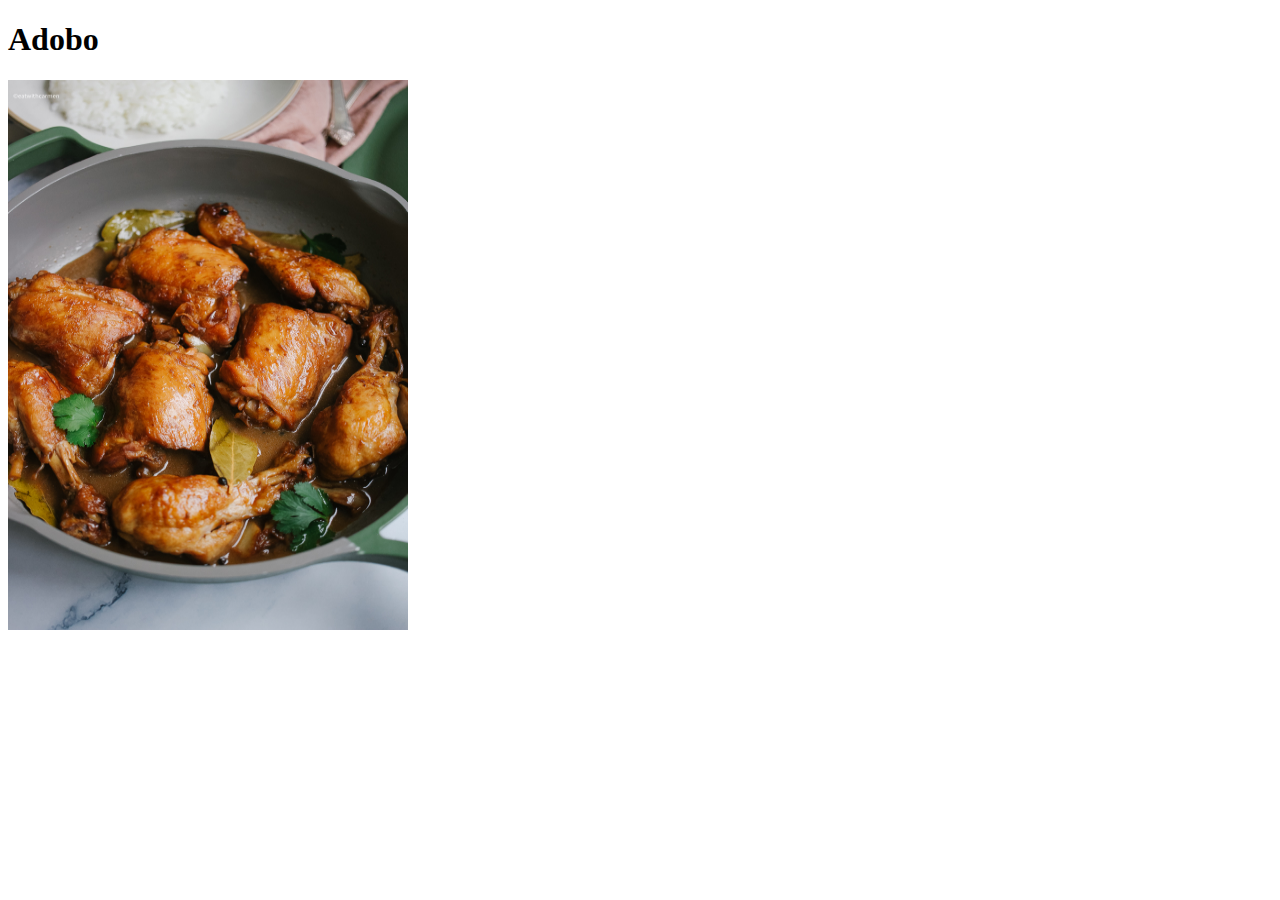
==== recipes/adobo.html @ 60796301 "Add recipes folder, adobo image, edit index.html" ====
<!DOCTYPE html>
<html lang="en">
<head>
    <meta charset="UTF-8">
    <meta name="viewport" content="width=device-width, initial-scale=1.0">
    <title>Document</title>
</head>
<body>
    <h1>Adobo</h1>
    <img src="../images/adobo.jpg" alt="A picture of an adobo chicken" height="550" width="400">
</body>
</html>
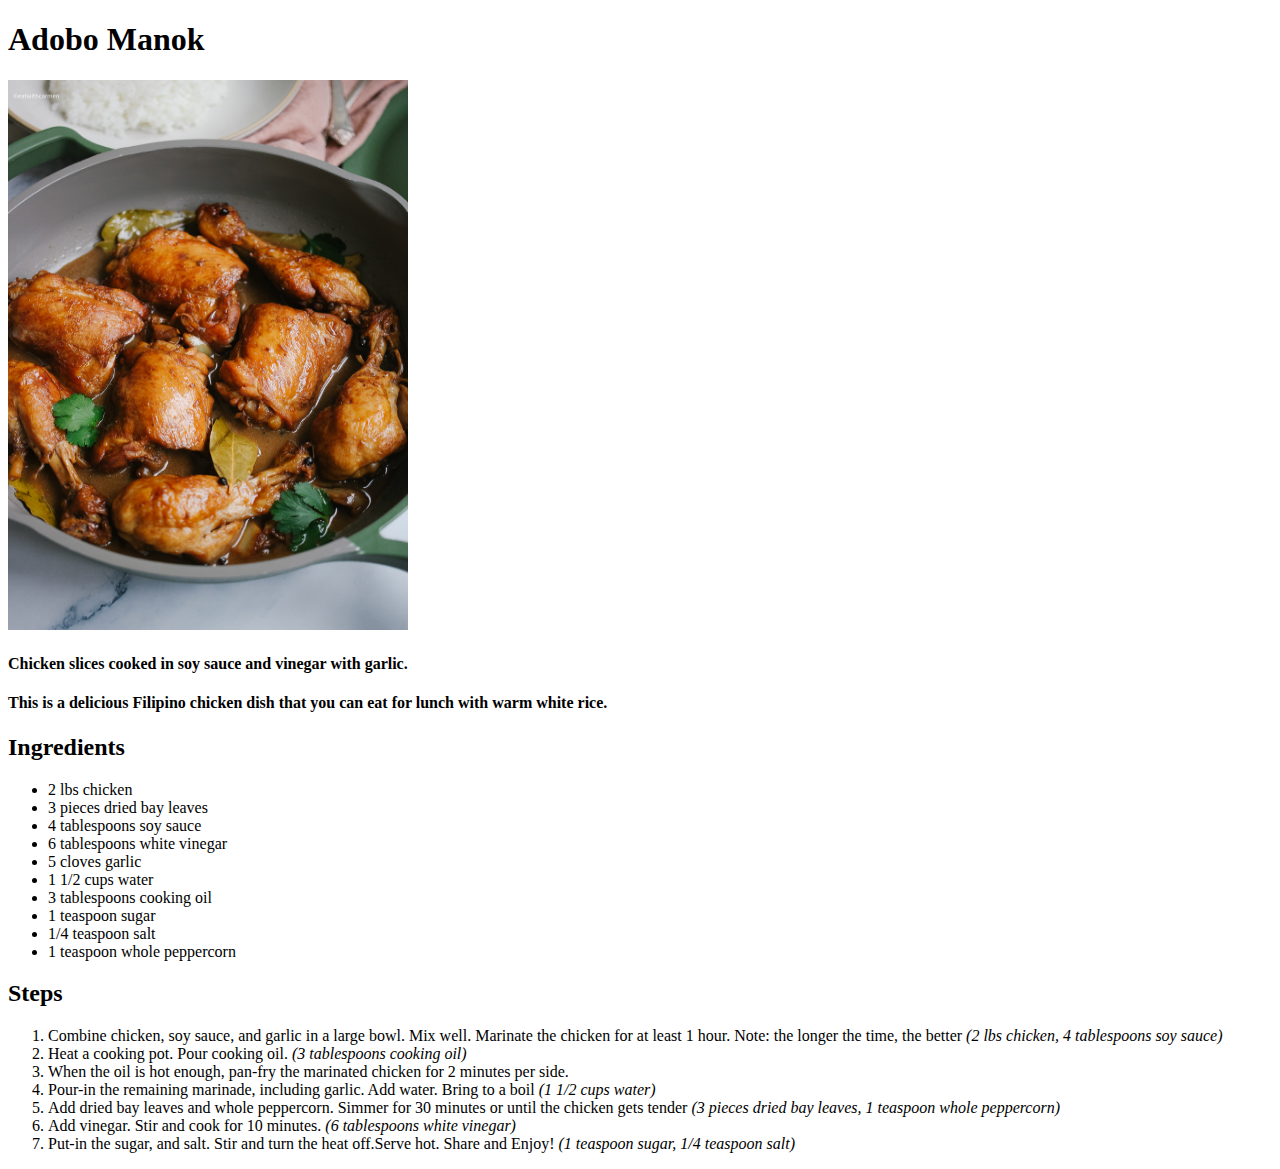
==== commit 10969cb8: "Finish adobo.html" ====
--- a/recipes/adobo.html
+++ b/recipes/adobo.html
@@ -3,10 +3,43 @@
 <head>
     <meta charset="UTF-8">
     <meta name="viewport" content="width=device-width, initial-scale=1.0">
-    <title>Document</title>
+    <title>Adobong Manok Recipe</title>
 </head>
 <body>
-    <h1>Adobo</h1>
+    <h1>Adobo Manok</h1>
     <img src="../images/adobo.jpg" alt="A picture of an adobo chicken" height="550" width="400">
+    <h4>Chicken slices cooked in soy sauce and vinegar with garlic.</h4>
+    <h4>This is a delicious Filipino chicken dish that you can eat for lunch with warm white rice.</h4>
+
+    <h2>Ingredients</h2>
+    <ul>
+        <li>2 lbs chicken</li>
+        <li>3 pieces dried bay leaves</li>    
+        <li>4 tablespoons soy sauce</li>    
+        <li>6 tablespoons white vinegar</li>    
+        <li>5 cloves garlic</li>    
+        <li>1 1/2 cups water</li>    
+        <li>3 tablespoons cooking oil</li>    
+        <li>1 teaspoon sugar</li>    
+        <li>1/4 teaspoon salt</li>    
+        <li>1 teaspoon whole peppercorn</li>    
+    </ul>
+
+    <h2>Steps</h2>
+    <ol>
+        <li>Combine chicken, soy sauce, and garlic in a large bowl. Mix well. Marinate the chicken for at least 1 hour. Note: the longer the time, the better
+            <em>(2 lbs chicken, 4 tablespoons soy sauce)</em></li>
+        <li>Heat a cooking pot. Pour cooking oil.
+            <em>(3 tablespoons cooking oil)</em></li>
+        <li>When the oil is hot enough, pan-fry the marinated chicken for 2 minutes per side.</li>
+        <li>Pour-in the remaining marinade, including garlic. Add water. Bring to a boil
+            <em>(1 1/2 cups water)</em></li>
+        <li>Add dried bay leaves and whole peppercorn. Simmer for 30 minutes or until the chicken gets tender
+            <em>(3 pieces dried bay leaves, 1 teaspoon whole peppercorn)</em></li>
+        <li>Add vinegar. Stir and cook for 10 minutes.
+            <em>(6 tablespoons white vinegar)</em></li>
+        <li>Put-in the sugar, and salt. Stir and turn the heat off.Serve hot. Share and Enjoy!
+            <em>(1 teaspoon sugar, 1/4 teaspoon salt)</em></li>
+    </ol>
 </body>
 </html>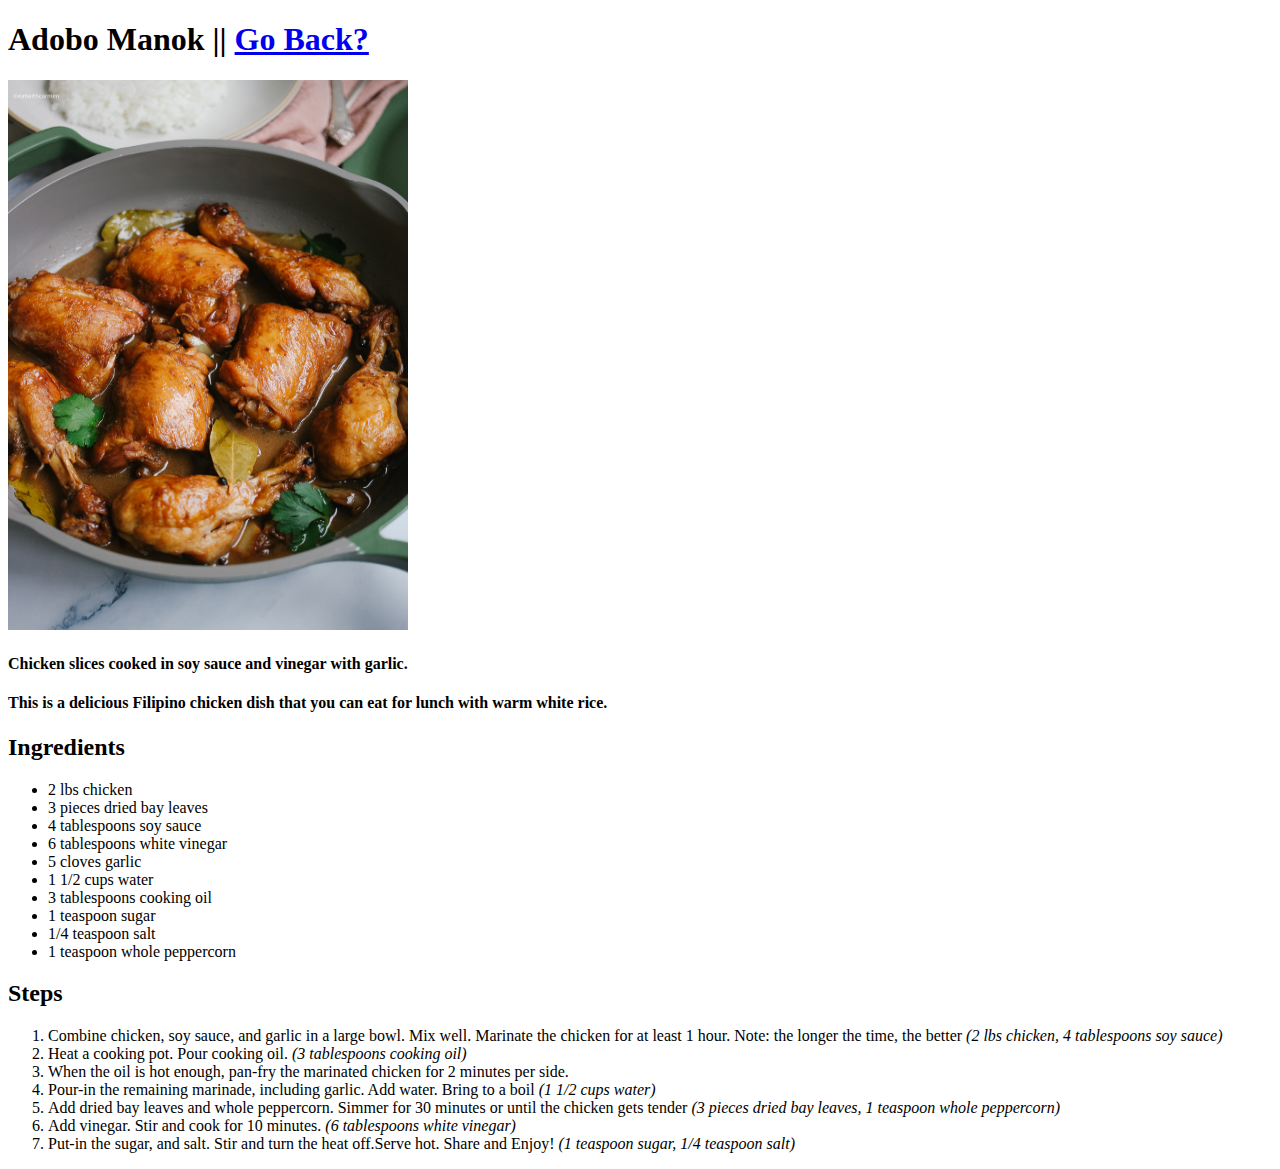
==== commit efa0fdbc: "Add back button inside adobo.html" ====
--- a/recipes/adobo.html
+++ b/recipes/adobo.html
@@ -6,7 +6,7 @@
     <title>Adobong Manok Recipe</title>
 </head>
 <body>
-    <h1>Adobo Manok</h1>
+    <h1>Adobo Manok || <a href="../index.html">Go Back?</a></h1>
     <img src="../images/adobo.jpg" alt="A picture of an adobo chicken" height="550" width="400">
     <h4>Chicken slices cooked in soy sauce and vinegar with garlic.</h4>
     <h4>This is a delicious Filipino chicken dish that you can eat for lunch with warm white rice.</h4>
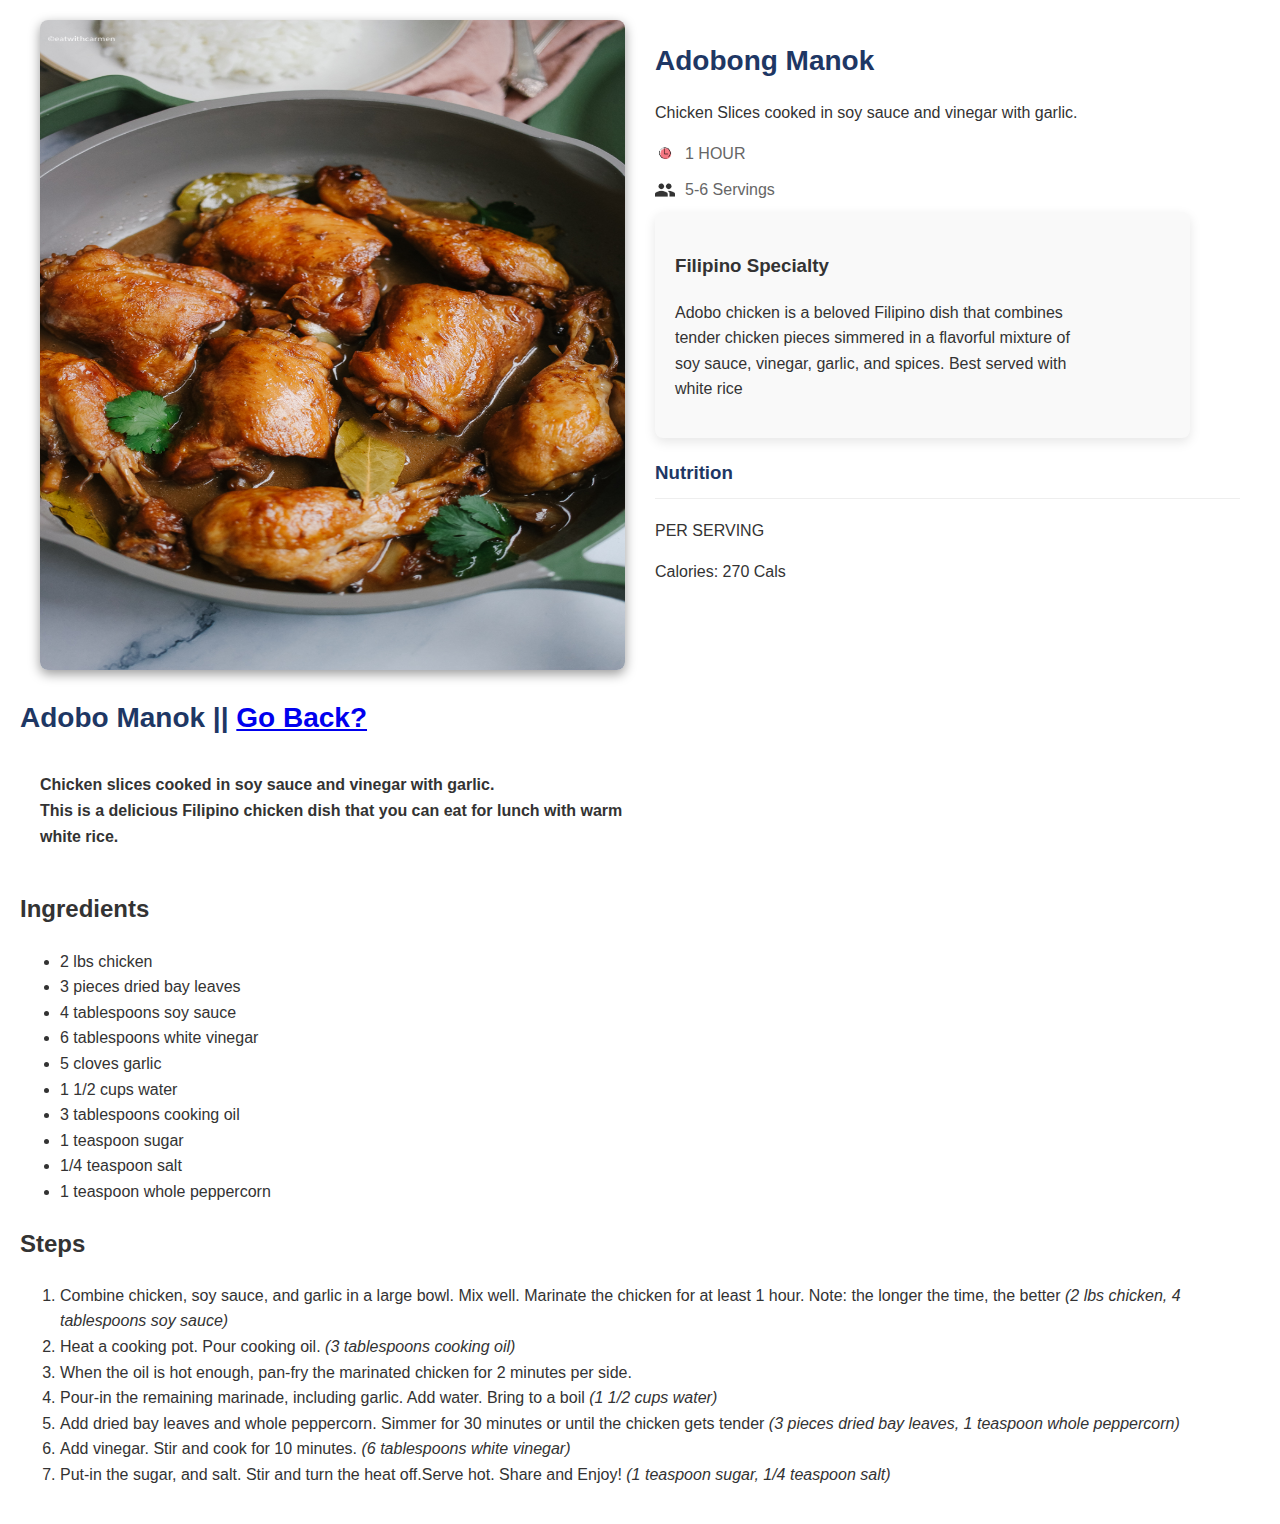
==== commit f7ad6a5d: "Add icons, recipe style, edit adobo.html" ====
--- a/recipes/adobo.html
+++ b/recipes/adobo.html
@@ -3,14 +3,63 @@
 <head>
     <meta charset="UTF-8">
     <meta name="viewport" content="width=device-width, initial-scale=1.0">
+    <link rel="stylesheet" href="../recipestyles.css">
     <title>Adobong Manok Recipe</title>
 </head>
 <body>
+    <div class="container">
+        <div class="recipe-image-container">
+            <img src="../images/adobo.jpg" alt="A picture of an adobo chicken" height="650" width="400" class="recipe-image">
+        </div>
+        <div class="recipe-details">
+            <h1>Adobong Manok</h1>
+            
+            <p>Chicken Slices cooked in soy sauce and vinegar with garlic.</p>
+            <div class="recipe-meta">
+                <div class="image-span-container">
+                    <img src="../images/clock.jpg" alt="clock icon" class="small-icon">
+                    <span>1 HOUR</span>
+                </div>
+                <div class="image-span-container">
+                    <img src="../images/people.png" alt="serving size icon" class="small-icon">
+                    <span>5-6 Servings</span>
+                </div>      
+            </div>
+            <div class="container-header">
+                <h3>Filipino Specialty</h3>
+                <p>Adobo chicken is a beloved Filipino dish that combines tender chicken pieces simmered in a flavorful mixture of soy sauce, vinegar, garlic, and spices. Best served with white rice</p>
+            </div>
+            <div class="nutrition">
+                <h3>Nutrition</h3>
+                <p>PER SERVING</p>
+                <p>Calories: 270 Cals</p>
+            </div>
+        </div>
+    </div>
+    
     <h1>Adobo Manok || <a href="../index.html">Go Back?</a></h1>
-    <img src="../images/adobo.jpg" alt="A picture of an adobo chicken" height="550" width="400">
-    <h4>Chicken slices cooked in soy sauce and vinegar with garlic.</h4>
-    <h4>This is a delicious Filipino chicken dish that you can eat for lunch with warm white rice.</h4>
+    <div class="container">
+    
+    
+    <h4>Chicken slices cooked in soy sauce and vinegar with garlic. <br> This is a delicious Filipino chicken dish that you can eat for lunch with warm white rice.</h4>
+    <h4 style="grid-column: 2"></h4>
+    </div>
 
+
+
+
+
+
+
+
+
+
+
+
+
+
+
+    
     <h2>Ingredients</h2>
     <ul>
         <li>2 lbs chicken</li>
--- a/recipestyles.css
+++ b/recipestyles.css
@@ -0,0 +1,74 @@
+body {
+    font-family: Arial, Helvetica, sans-serif;
+    line-height: 1.6;
+    color: #333;
+    margin: 0;
+    padding: 20px;   
+}
+
+.container {
+    max-width: 1200px;
+    margin: 0 auto;
+    display: grid;
+    grid-template-columns: 1fr 1fr;
+    gap: 30px;
+}
+
+.small-icon {
+    width: 20px;
+    height: 20px;
+    vertical-align: middle;
+    margin-right: 10px;
+}
+
+span {
+    display: block;
+}
+
+.recipe-image {
+    width: 100%;
+    border-radius: 8px;
+    box-shadow: 0 4px 12px rgba(0, 0, 0, 0.4)
+}
+
+p {
+    margin-right: 90px;
+}
+
+h1 {
+    color: #1e3764;
+    font-size: 28px;
+    margin-bottom: 10px;
+}
+
+.image-span-container {
+    display: flex;
+    align-items: center;
+    margin-bottom: 10px;
+}
+
+.recipe-meta {
+    display: flex;
+    flex-direction: column;
+}
+
+.recipe-meta span {
+    margin-right: 20px;
+    color: #666;
+}
+
+.container-header {
+    background-color: #f9f9f9;
+    padding: 20px;
+    border-radius: 8px;
+    margin-bottom: 20px;
+    margin-right: 50px;
+    box-shadow: 0 4px 12px rgba(0, 0, 0, 0.1)
+}
+
+.nutrition h3 {
+    color: #1e3764;
+    border-bottom: 1px solid #eee;
+    padding-bottom: 10px;
+}
+
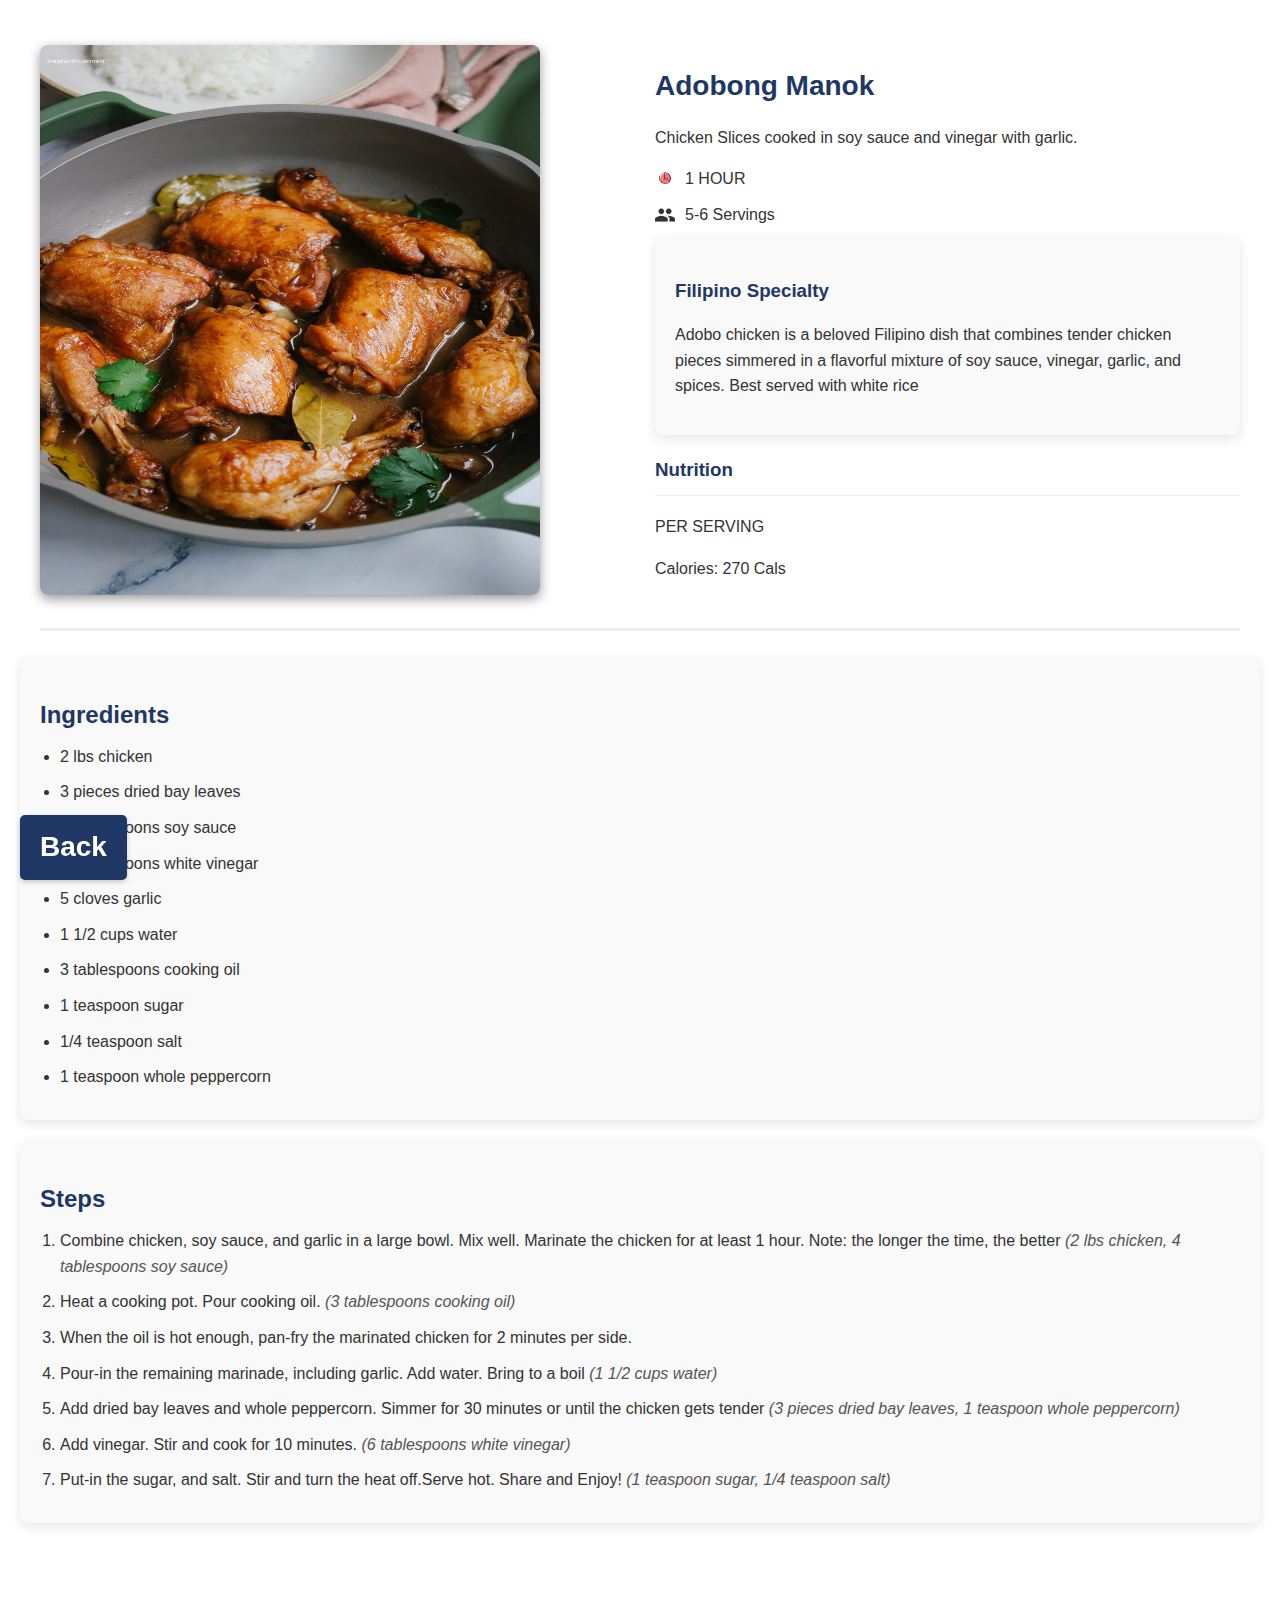
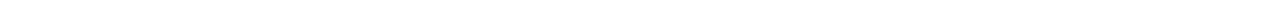
==== commit 786bb42f: "Add final style to recipestyles. Finish adobo.html" ====
--- a/recipes/adobo.html
+++ b/recipes/adobo.html
@@ -7,12 +7,12 @@
     <title>Adobong Manok Recipe</title>
 </head>
 <body>
-    <div class="container">
+    <div class="container" style="    border-bottom: 3px solid #eee; margin-bottom: 25px; margin-top: 25px; padding-bottom: 25px;">
         <div class="recipe-image-container">
             <img src="../images/adobo.jpg" alt="A picture of an adobo chicken" height="650" width="400" class="recipe-image">
         </div>
         <div class="recipe-details">
-            <h1>Adobong Manok</h1>
+            <h1>Adobong Manok <a href="../index.html" class="go-back-button">Back</a></h1>
             
             <p>Chicken Slices cooked in soy sauce and vinegar with garlic.</p>
             <div class="recipe-meta">
@@ -36,59 +36,43 @@
             </div>
         </div>
     </div>
-    
-    <h1>Adobo Manok || <a href="../index.html">Go Back?</a></h1>
-    <div class="container">
-    
-    
-    <h4>Chicken slices cooked in soy sauce and vinegar with garlic. <br> This is a delicious Filipino chicken dish that you can eat for lunch with warm white rice.</h4>
-    <h4 style="grid-column: 2"></h4>
-    </div>
 
 
+    <div class="container-bottom">
 
-
-
-
-
-
-
-
-
-
-
-
-
-    
-    <h2>Ingredients</h2>
-    <ul>
-        <li>2 lbs chicken</li>
-        <li>3 pieces dried bay leaves</li>    
-        <li>4 tablespoons soy sauce</li>    
-        <li>6 tablespoons white vinegar</li>    
-        <li>5 cloves garlic</li>    
-        <li>1 1/2 cups water</li>    
-        <li>3 tablespoons cooking oil</li>    
-        <li>1 teaspoon sugar</li>    
-        <li>1/4 teaspoon salt</li>    
-        <li>1 teaspoon whole peppercorn</li>    
-    </ul>
-
-    <h2>Steps</h2>
-    <ol>
-        <li>Combine chicken, soy sauce, and garlic in a large bowl. Mix well. Marinate the chicken for at least 1 hour. Note: the longer the time, the better
-            <em>(2 lbs chicken, 4 tablespoons soy sauce)</em></li>
-        <li>Heat a cooking pot. Pour cooking oil.
-            <em>(3 tablespoons cooking oil)</em></li>
-        <li>When the oil is hot enough, pan-fry the marinated chicken for 2 minutes per side.</li>
-        <li>Pour-in the remaining marinade, including garlic. Add water. Bring to a boil
-            <em>(1 1/2 cups water)</em></li>
-        <li>Add dried bay leaves and whole peppercorn. Simmer for 30 minutes or until the chicken gets tender
-            <em>(3 pieces dried bay leaves, 1 teaspoon whole peppercorn)</em></li>
-        <li>Add vinegar. Stir and cook for 10 minutes.
-            <em>(6 tablespoons white vinegar)</em></li>
-        <li>Put-in the sugar, and salt. Stir and turn the heat off.Serve hot. Share and Enjoy!
-            <em>(1 teaspoon sugar, 1/4 teaspoon salt)</em></li>
-    </ol>
+    <div class="ingredient-header">
+        <h2>Ingredients</h2>
+        <ul>
+            <li>2 lbs chicken</li>
+            <li>3 pieces dried bay leaves</li>    
+            <li>4 tablespoons soy sauce</li>    
+            <li>6 tablespoons white vinegar</li>    
+            <li>5 cloves garlic</li>    
+            <li>1 1/2 cups water</li>    
+            <li>3 tablespoons cooking oil</li>    
+            <li>1 teaspoon sugar</li>    
+            <li>1/4 teaspoon salt</li>    
+            <li>1 teaspoon whole peppercorn</li>    
+        </ul>
+    </div>    
+    <div class="ingredient-header">
+        <h2>Steps</h2>
+        <ol>
+            <li>Combine chicken, soy sauce, and garlic in a large bowl. Mix well. Marinate the chicken for at least 1 hour. Note: the longer the time, the better
+                <em>(2 lbs chicken, 4 tablespoons soy sauce)</em></li>
+            <li>Heat a cooking pot. Pour cooking oil.
+                <em>(3 tablespoons cooking oil)</em></li>
+            <li>When the oil is hot enough, pan-fry the marinated chicken for 2 minutes per side.</li>
+            <li>Pour-in the remaining marinade, including garlic. Add water. Bring to a boil
+                <em>(1 1/2 cups water)</em></li>
+            <li>Add dried bay leaves and whole peppercorn. Simmer for 30 minutes or until the chicken gets tender
+                <em>(3 pieces dried bay leaves, 1 teaspoon whole peppercorn)</em></li>
+            <li>Add vinegar. Stir and cook for 10 minutes.
+                <em>(6 tablespoons white vinegar)</em></li>
+            <li>Put-in the sugar, and salt. Stir and turn the heat off.Serve hot. Share and Enjoy!
+                <em>(1 teaspoon sugar, 1/4 teaspoon salt)</em></li>
+        </ol>
+    </div>
+    </div>
 </body>
 </html>--- a/recipestyles.css
+++ b/recipestyles.css
@@ -4,6 +4,7 @@
     color: #333;
     margin: 0;
     padding: 20px;   
+    padding-bottom: 80px; /* Add padding to the bottom */
 }
 
 .container {
@@ -26,14 +27,12 @@
 }
 
 .recipe-image {
-    width: 100%;
+    width: 500px; /* Fixed width */
+    height: 550px; /* Fixed height */
     border-radius: 8px;
-    box-shadow: 0 4px 12px rgba(0, 0, 0, 0.4)
+    box-shadow: 0 4px 12px rgba(0, 0, 0, 0.4);
 }
 
-p {
-    margin-right: 90px;
-}
 
 h1 {
     color: #1e3764;
@@ -52,18 +51,17 @@
     flex-direction: column;
 }
 
-.recipe-meta span {
-    margin-right: 20px;
-    color: #666;
-}
-
-.container-header {
+.container-header, .ingredient-header {
     background-color: #f9f9f9;
     padding: 20px;
     border-radius: 8px;
     margin-bottom: 20px;
-    margin-right: 50px;
-    box-shadow: 0 4px 12px rgba(0, 0, 0, 0.1)
+    box-shadow: 0 4px 12px rgba(0, 0, 0, 0.1);
+}
+
+.container-header h3, .ingredient-header h2 {
+    color: #1e3764;
+    margin-bottom: 10px;
 }
 
 .nutrition h3 {
@@ -72,3 +70,51 @@
     padding-bottom: 10px;
 }
 
+ul, ol {
+    padding-left: 20px;
+    margin: 0;
+}
+
+li {
+    margin-bottom: 10px; /* Space between items */
+}
+
+ol li {
+    list-style-type: decimal; /* Use decimal numbers */
+}
+
+em {
+    font-style: italic;
+    color: #555; /* Slightly lighter color for emphasis */
+}
+.go-back-button {
+    position: fixed; 
+    bottom: 20px; 
+    left: 20px; 
+    padding: 10px 20px;
+    background-color: #1e3764; 
+    color: white;
+    text-decoration: none; 
+    border-radius: 5px; 
+    box-shadow: 0 2px 5px rgba(0, 0, 0, 0.2);
+    transition: background-color 0.3s, transform 0.2s; 
+    z-index: 1000; 
+}
+
+.go-back-button:hover {
+    background-color: #154052; 
+    transform: scale(1.05); 
+}
+
+.go-back-button:active {
+    transform: scale(0.95); 
+}
+
+
+
+/* Additional styles for better responsiveness */
+@media (max-width: 768px) {
+    .container, .container-bottom {
+        grid-template-columns: 1fr; /* Stack on smaller screens */
+    }
+}
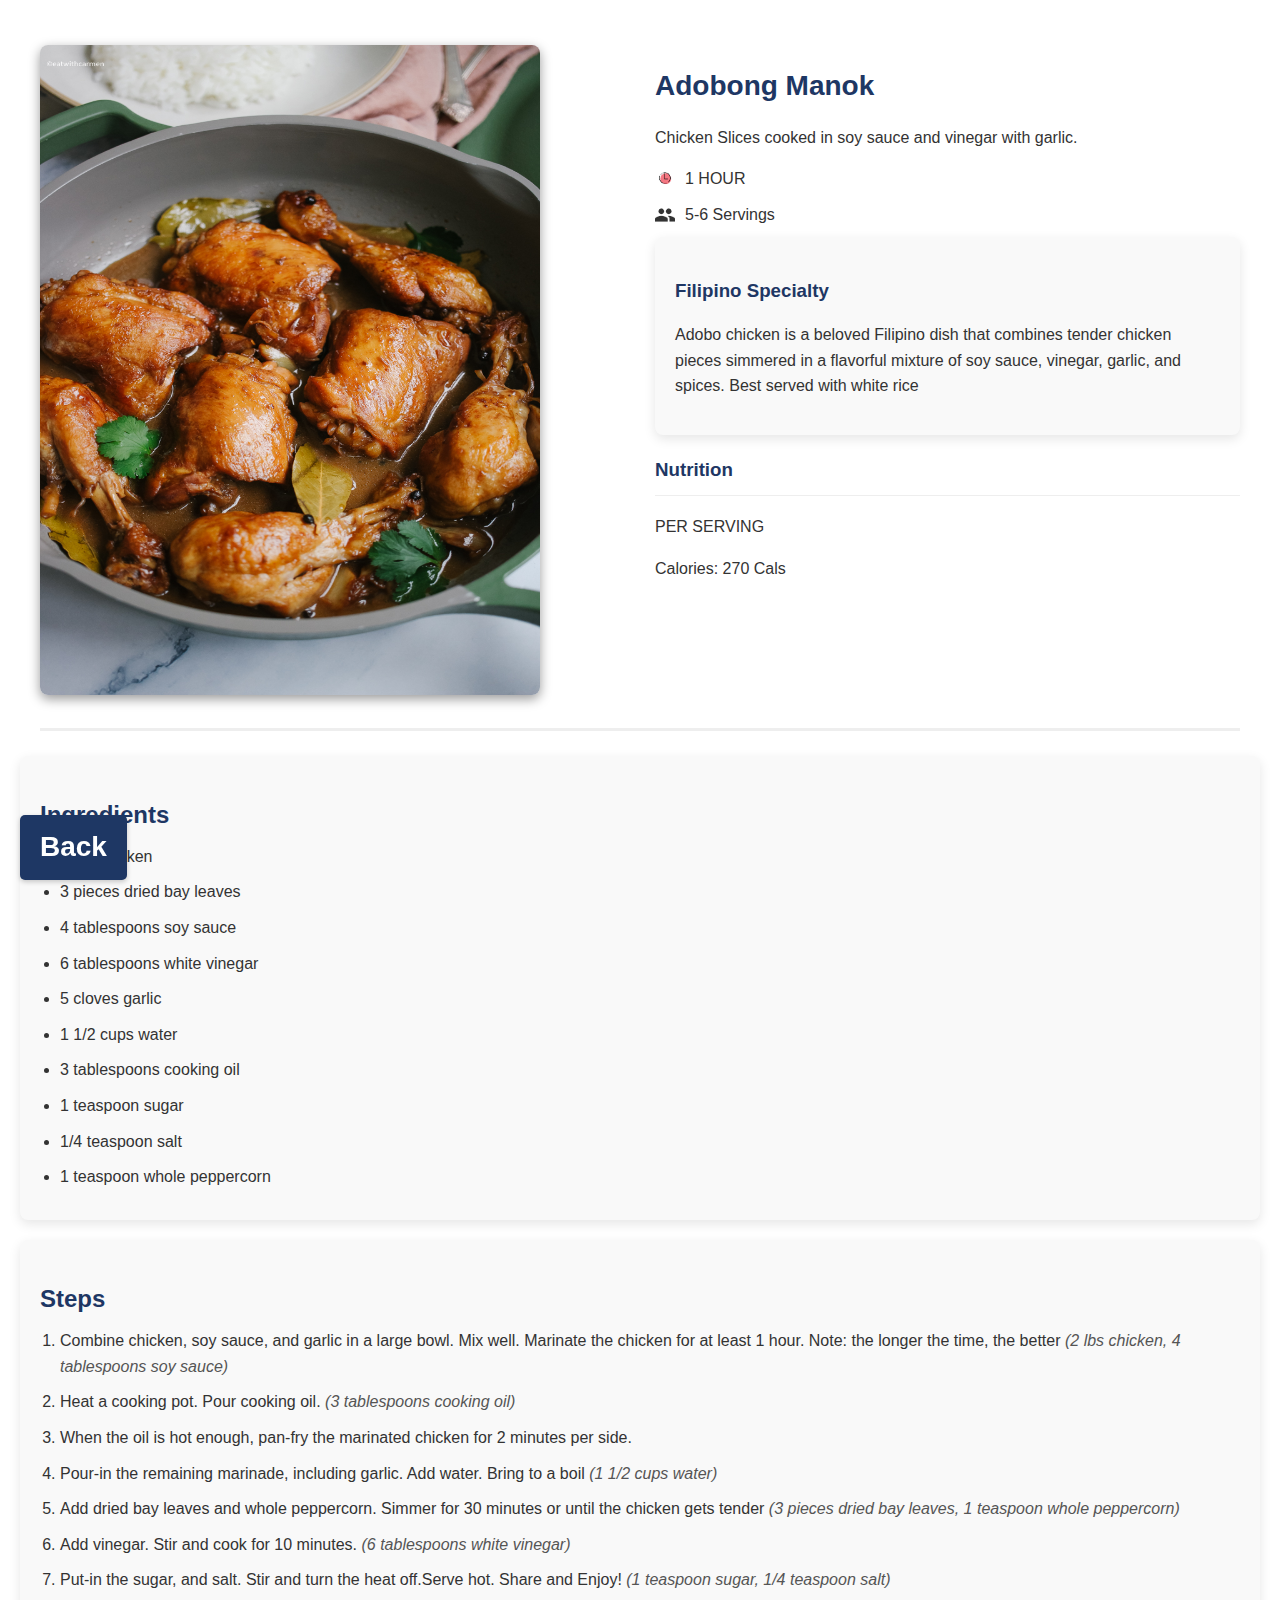
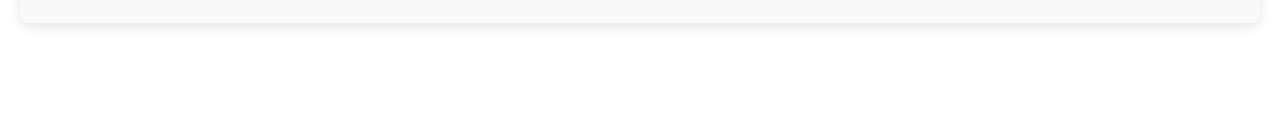
==== commit 4187726d: "Finish all html pages with styles." ====
--- a/recipes/adobo.html
+++ b/recipes/adobo.html
@@ -37,9 +37,7 @@
         </div>
     </div>
 
-
     <div class="container-bottom">
-
     <div class="ingredient-header">
         <h2>Ingredients</h2>
         <ul>
--- a/recipestyles.css
+++ b/recipestyles.css
@@ -4,7 +4,7 @@
     color: #333;
     margin: 0;
     padding: 20px;   
-    padding-bottom: 80px; /* Add padding to the bottom */
+    padding-bottom: 80px; 
 }
 
 .container {
@@ -28,7 +28,7 @@
 
 .recipe-image {
     width: 500px; /* Fixed width */
-    height: 550px; /* Fixed height */
+    height: 650px; /* Fixed height */
     border-radius: 8px;
     box-shadow: 0 4px 12px rgba(0, 0, 0, 0.4);
 }
@@ -58,6 +58,13 @@
     margin-bottom: 20px;
     box-shadow: 0 4px 12px rgba(0, 0, 0, 0.1);
 }
+.ingredient-header{
+    max-width: 1200px;
+    margin-left: auto;
+    margin-right: auto;
+    
+}
+
 
 .container-header h3, .ingredient-header h2 {
     color: #1e3764;
